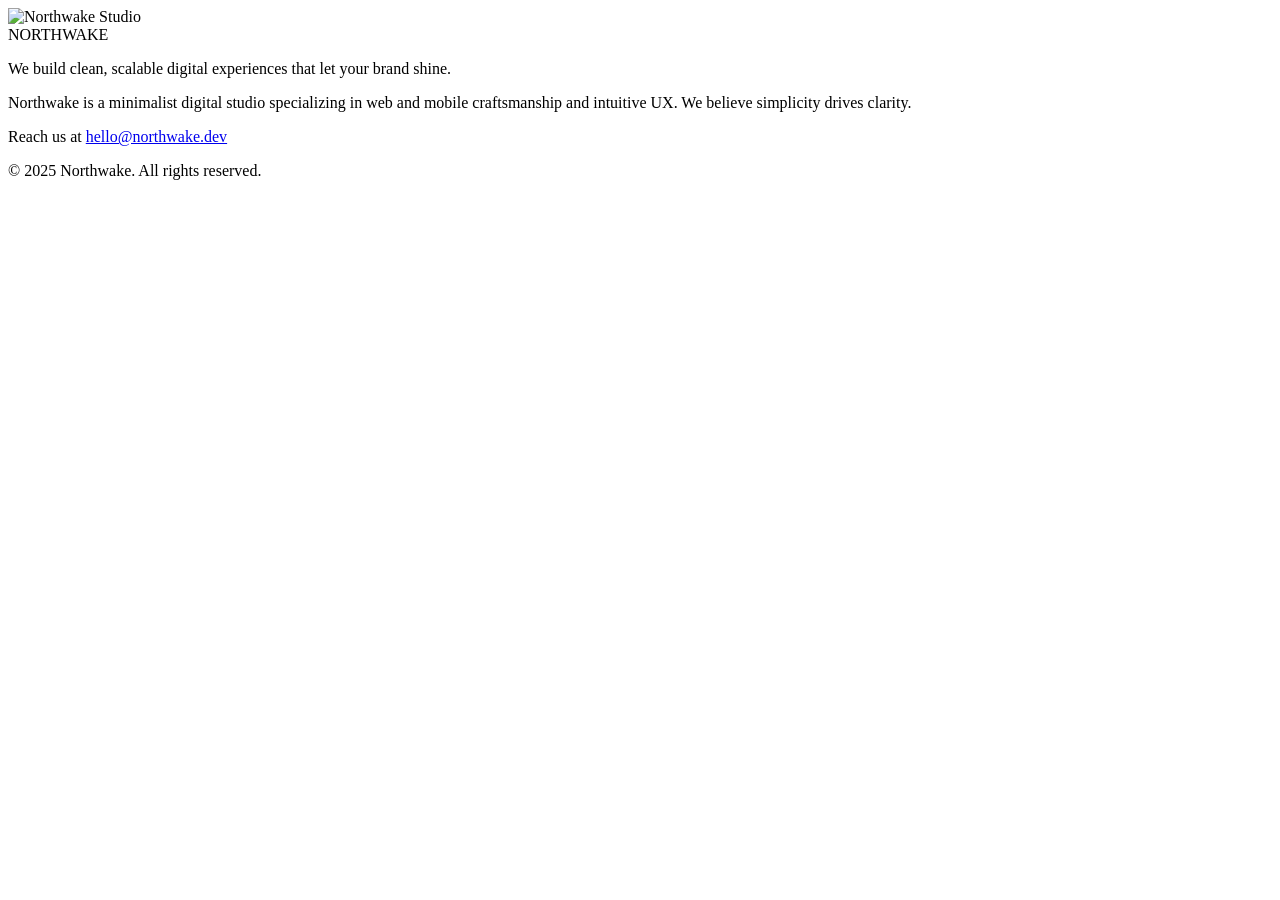
==== index.html @ 5684d986 "Replace analytics script with Umami tracking code" ====
<!DOCTYPE html>
<html lang="en">
<head>
  <meta charset="UTF-8">
  <meta name="viewport" content="width=device-width, initial-scale=1.0">
  <title>Northwake</title>
  <link href="https://fonts.googleapis.com/css2?family=Inter:wght@400;600;800&display=swap" rel="stylesheet">
  <link rel="icon" href="images/favicon.ico" />
  <link rel="stylesheet" href="styles.css">
  <script defer src="https://cloud.umami.is/script.js" data-website-id="8b91c13a-1741-4610-928e-348ed407c286"></script>
</head>
<body>
  <header>
    <img 
      src="images/hero.jpg" 
      loading="lazy" 
      decoding="async"
      alt="Northwake Studio" 
      class="hero-image"
    >
  </header>
  <main>
    <div class="logo">NORTHWAKE</div>
    <div class="content">
      <p>We build clean, scalable digital experiences that let your brand shine.</p>
      <p>Northwake is a minimalist digital studio specializing in web and mobile craftsmanship and intuitive UX. We believe simplicity drives clarity.</p>
     
      <p class="space-top">Reach us at <a href="mailto:hello@northwake.dev">hello@northwake.dev</a></p>
    </div>
    <div class="blob"></div>

  </main>
  <footer>&copy; 2025 Northwake. All rights reserved.</footer>
  <script data-goatcounter="https://northwake.goatcounter.com/count" async src="//gc.zgo.at/count.js"></script>
</body>
</html>
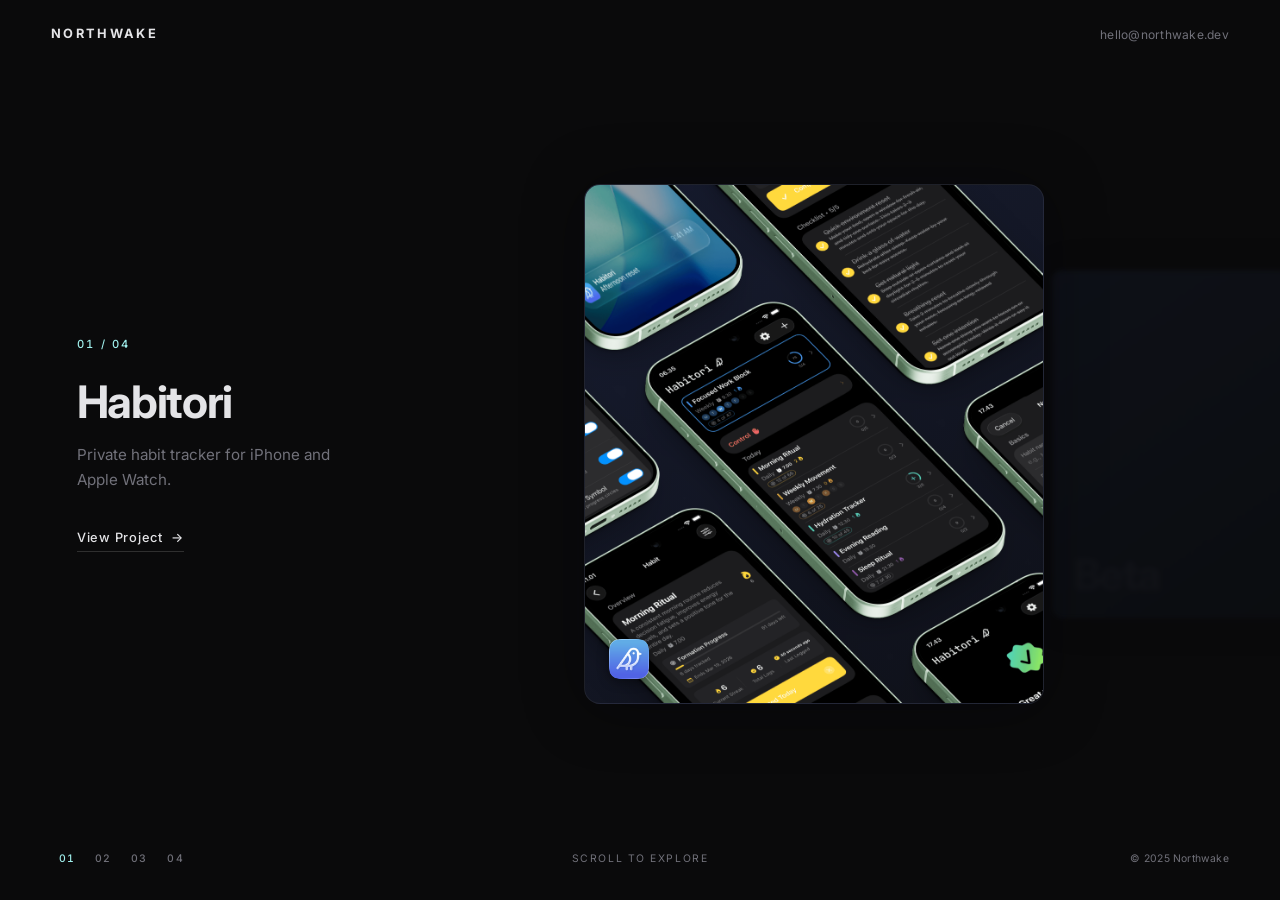
==== commit 2ca9298d: "Add KanaFlip landing page and update main site structure - Introduced a new landing page for KanaFli" ====
--- a/index.html
+++ b/index.html
@@ -3,34 +3,90 @@
 <head>
   <meta charset="UTF-8">
   <meta name="viewport" content="width=device-width, initial-scale=1.0">
-  <title>Northwake</title>
-  <link href="https://fonts.googleapis.com/css2?family=Inter:wght@400;600;800&display=swap" rel="stylesheet">
-  <link rel="icon" href="images/favicon.ico" />
+  <title>Northwake — Digital Studio</title>
+  <meta name="description" content="Northwake is a minimalist digital studio specializing in clean, scalable web and mobile experiences.">
+  <link rel="icon" href="images/favicon.ico">
+  <link href="https://fonts.googleapis.com/css2?family=Inter:wght@300;400;500;600;700;800&display=swap" rel="stylesheet">
   <link rel="stylesheet" href="styles.css">
   <script defer src="https://cloud.umami.is/script.js" data-website-id="8b91c13a-1741-4610-928e-348ed407c286"></script>
 </head>
 <body>
-  <header>
-    <img 
-      src="images/hero.jpg" 
-      loading="lazy" 
-      decoding="async"
-      alt="Northwake Studio" 
-      class="hero-image"
-    >
+
+  <a href="#main-content" class="skip-link">Skip to content</a>
+
+  <header class="topbar">
+    <span class="topbar__brand">NORTHWAKE</span>
+    <a href="mailto:hello@northwake.dev" class="topbar__contact">hello@northwake.dev</a>
   </header>
-  <main>
-    <div class="logo">NORTHWAKE</div>
-    <div class="content">
-      <p>We build clean, scalable digital experiences that let your brand shine.</p>
-      <p>Northwake is a minimalist digital studio specializing in web and mobile craftsmanship and intuitive UX. We believe simplicity drives clarity.</p>
-     
-      <p class="space-top">Reach us at <a href="mailto:hello@northwake.dev">hello@northwake.dev</a></p>
+
+  <main id="main-content" class="stage">
+
+    <div class="stage__info">
+      <p class="stage__counter" aria-live="polite">
+        <span class="stage__counter-current">01</span> / <span class="stage__counter-total">04</span>
+      </p>
+      <h1 class="stage__title">Habitori</h1>
+      <p class="stage__desc">Private habit tracker for iPhone and Apple Watch.</p>
+      <a href="https://habitori.app" class="stage__link" target="_blank" rel="noopener noreferrer">View Project <span aria-hidden="true">&rarr;</span></a>
     </div>
-    <div class="blob"></div>
+
+    <div class="carousel" role="region" aria-label="Project showcase" aria-roledescription="carousel">
+      <div class="carousel__viewport">
+
+        <article class="carousel__slide" data-index="0" data-hue="228" aria-current="true"
+                 data-title="Habitori"
+                 data-desc="Private habit tracker for iPhone and Apple Watch."
+                 data-href="https://habitori.app">
+          <div class="carousel__card carousel__card--has-image" style="--card-hue: 228;">
+            <img src="assets/habitori/hero.png" alt="Habitori app screens" class="carousel__card-image" loading="eager" decoding="async">
+            <img src="assets/habitori/habitkit-icon.png" alt="" class="carousel__card-icon" aria-hidden="true">
+          </div>
+        </article>
+
+        <article class="carousel__slide" data-index="1" data-hue="220"
+                 data-title="Project Beta"
+                 data-desc="Mobile-first product design with an emphasis on intuitive navigation."
+                 data-href="#">
+          <div class="carousel__card" style="--card-hue: 220;">
+            <span class="carousel__card-title" aria-hidden="true">Beta</span>
+          </div>
+        </article>
+
+        <article class="carousel__slide" data-index="2" data-hue="280"
+                 data-title="Project Gamma"
+                 data-desc="Brand identity and marketing site for an emerging fintech company."
+                 data-href="#">
+          <div class="carousel__card" style="--card-hue: 280;">
+            <span class="carousel__card-title" aria-hidden="true">Gamma</span>
+          </div>
+        </article>
+
+        <article class="carousel__slide" data-index="3" data-hue="30"
+                 data-title="Project Delta"
+                 data-desc="End-to-end development of a scalable internal tooling platform."
+                 data-href="#">
+          <div class="carousel__card" style="--card-hue: 30;">
+            <span class="carousel__card-title" aria-hidden="true">Delta</span>
+          </div>
+        </article>
+
+      </div>
+    </div>
 
   </main>
-  <footer>&copy; 2025 Northwake. All rights reserved.</footer>
+
+  <footer class="bottombar">
+    <nav class="bottombar__nav" aria-label="Project navigation">
+      <button class="bottombar__dot is-active" data-goto="0" aria-label="Go to Habitori">01</button>
+      <button class="bottombar__dot" data-goto="1" aria-label="Go to Project Beta">02</button>
+      <button class="bottombar__dot" data-goto="2" aria-label="Go to Project Gamma">03</button>
+      <button class="bottombar__dot" data-goto="3" aria-label="Go to Project Delta">04</button>
+    </nav>
+    <p class="bottombar__hint" aria-hidden="true">Scroll to explore</p>
+    <p class="bottombar__copy">&copy; 2025 Northwake</p>
+  </footer>
+
+  <script src="script.js"></script>
   <script data-goatcounter="https://northwake.goatcounter.com/count" async src="//gc.zgo.at/count.js"></script>
 </body>
 </html>
--- a/styles.css
+++ b/styles.css
@@ -0,0 +1,574 @@
+/* ================================================
+   NORTHWAKE — Single-Screen Portfolio
+   ================================================ */
+
+/* --- Design Tokens --- */
+:root {
+  --color-bg:           #0a0a0b;
+  --color-surface:      #111113;
+  --color-border:       rgba(255, 255, 255, 0.06);
+  --color-border-hover: rgba(160, 240, 237, 0.25);
+  --color-text:         #e4e4e7;
+  --color-text-muted:   #71717a;
+  --color-accent:       #a0f0ed;
+  --color-accent-dim:   rgba(160, 240, 237, 0.08);
+  --color-glow:         rgba(160, 240, 237, 0.15);
+
+  --font-sans: "Inter", -apple-system, BlinkMacSystemFont, "Segoe UI", Roboto, sans-serif;
+
+  --space-1:  0.25rem;
+  --space-2:  0.5rem;
+  --space-3:  1rem;
+  --space-4:  1.5rem;
+  --space-5:  2rem;
+  --space-6:  3rem;
+  --space-7:  4rem;
+  --space-8:  6rem;
+
+  --radius-sm: 6px;
+  --radius-md: 12px;
+  --radius-lg: 16px;
+
+  --ease-out-expo: cubic-bezier(0.16, 1, 0.3, 1);
+  --duration: 0.6s;
+}
+
+
+/* --- Reset --- */
+*, *::before, *::after {
+  margin: 0;
+  padding: 0;
+  box-sizing: border-box;
+}
+
+html {
+  -webkit-font-smoothing: antialiased;
+  -moz-osx-font-smoothing: grayscale;
+}
+
+body {
+  font-family: var(--font-sans);
+  font-size: 1rem;
+  line-height: 1.6;
+  color: var(--color-text);
+  background: var(--color-bg);
+  overflow: hidden;
+  height: 100dvh;
+  width: 100vw;
+  display: flex;
+  flex-direction: column;
+}
+
+::selection {
+  background: var(--color-accent);
+  color: var(--color-bg);
+}
+
+img, svg {
+  display: block;
+  max-width: 100%;
+}
+
+a { color: inherit; text-decoration: none; }
+button { font: inherit; border: none; background: none; cursor: pointer; color: inherit; }
+
+
+/* --- Skip Link --- */
+.skip-link {
+  position: absolute;
+  top: -100%;
+  left: var(--space-3);
+  background: var(--color-accent);
+  color: var(--color-bg);
+  padding: var(--space-2) var(--space-3);
+  border-radius: var(--radius-sm);
+  font-weight: 600;
+  font-size: 0.875rem;
+  z-index: 1000;
+  transition: top 0.2s ease;
+}
+.skip-link:focus {
+  top: var(--space-3);
+}
+
+
+/* ================================================
+   TOP BAR
+   ================================================ */
+.topbar {
+  display: flex;
+  align-items: center;
+  justify-content: space-between;
+  padding: var(--space-4) clamp(var(--space-4), 4vw, var(--space-8));
+  flex-shrink: 0;
+  position: relative;
+  z-index: 10;
+}
+
+.topbar__brand {
+  font-size: 0.8rem;
+  font-weight: 700;
+  letter-spacing: 0.18em;
+  color: var(--color-text);
+}
+
+.topbar__contact {
+  font-size: 0.75rem;
+  font-weight: 400;
+  color: var(--color-text-muted);
+  letter-spacing: 0.02em;
+  transition: color 0.3s ease;
+}
+.topbar__contact:hover {
+  color: var(--color-accent);
+}
+.topbar__contact:focus-visible {
+  outline: 2px solid var(--color-accent);
+  outline-offset: 3px;
+}
+
+
+/* ================================================
+   MAIN STAGE
+   ================================================ */
+.stage {
+  flex: 1;
+  display: grid;
+  grid-template-columns: minmax(280px, 0.38fr) 1fr;
+  align-items: center;
+  gap: var(--space-5);
+  padding: 0 clamp(var(--space-4), 4vw, var(--space-8));
+  min-height: 0;
+  position: relative;
+  overflow: hidden;
+}
+
+
+/* ================================================
+   INFO PANEL
+   ================================================ */
+.stage__info {
+  z-index: 5;
+  padding-left: clamp(0px, 2vw, 40px);
+  max-width: 420px;
+}
+
+.stage__counter {
+  font-size: 0.7rem;
+  font-weight: 500;
+  letter-spacing: 0.2em;
+  text-transform: uppercase;
+  color: var(--color-accent);
+  margin-bottom: var(--space-4);
+  font-variant-numeric: tabular-nums;
+}
+
+.stage__title {
+  font-size: clamp(1.75rem, 3.5vw, 3rem);
+  font-weight: 700;
+  letter-spacing: -0.03em;
+  line-height: 1.1;
+  color: var(--color-text);
+  margin-bottom: var(--space-3);
+}
+
+.stage__desc {
+  font-size: clamp(0.85rem, 1.2vw, 0.95rem);
+  color: var(--color-text-muted);
+  line-height: 1.6;
+  margin-bottom: var(--space-5);
+  max-width: 340px;
+}
+
+.stage__link {
+  display: inline-flex;
+  align-items: center;
+  gap: var(--space-2);
+  font-size: 0.8rem;
+  font-weight: 500;
+  letter-spacing: 0.06em;
+  color: var(--color-text);
+  padding-bottom: 2px;
+  border-bottom: 1px solid rgba(255, 255, 255, 0.15);
+  transition: color 0.3s ease, border-color 0.3s ease;
+}
+.stage__link:hover {
+  color: var(--color-accent);
+  border-bottom-color: var(--color-accent);
+}
+.stage__link:focus-visible {
+  outline: 2px solid var(--color-accent);
+  outline-offset: 3px;
+}
+
+/* Info panel crossfade */
+.stage__title,
+.stage__desc,
+.stage__link,
+.stage__counter {
+  transition: opacity var(--duration) var(--ease-out-expo),
+              transform var(--duration) var(--ease-out-expo);
+}
+
+.stage__info.is-transitioning .stage__counter {
+  opacity: 0;
+  transform: translateY(8px);
+}
+.stage__info.is-transitioning .stage__title {
+  opacity: 0;
+  transform: translateY(10px);
+  transition-delay: 0.03s;
+}
+.stage__info.is-transitioning .stage__desc {
+  opacity: 0;
+  transform: translateY(10px);
+  transition-delay: 0.06s;
+}
+.stage__info.is-transitioning .stage__link {
+  opacity: 0;
+  transform: translateY(10px);
+  transition-delay: 0.09s;
+}
+
+
+/* ================================================
+   CAROUSEL
+   ================================================ */
+.carousel {
+  position: relative;
+  width: 100%;
+  height: 100%;
+  display: flex;
+  align-items: center;
+  justify-content: center;
+}
+
+.carousel__viewport {
+  position: relative;
+  width: 100%;
+  height: 70%;
+  max-height: 520px;
+  perspective: 1200px;
+}
+
+.carousel__slide {
+  position: absolute;
+  inset: 0;
+  display: flex;
+  align-items: center;
+  justify-content: center;
+  transition: transform var(--duration) var(--ease-out-expo),
+              opacity var(--duration) var(--ease-out-expo),
+              filter var(--duration) var(--ease-out-expo);
+  will-change: transform, opacity, filter;
+  pointer-events: none;
+  opacity: 0;
+}
+
+.carousel__slide[aria-current="true"] {
+  pointer-events: auto;
+  z-index: 3;
+  opacity: 1;
+}
+
+.carousel__card {
+  width: clamp(260px, 36vw, 480px);
+  height: 100%;
+  border-radius: var(--radius-lg);
+  cursor: pointer;
+  background: linear-gradient(
+    145deg,
+    hsl(var(--card-hue, 174) 35% 14%) 0%,
+    hsl(var(--card-hue, 174) 25% 8%) 100%
+  );
+  border: 1px solid var(--color-border);
+  overflow: hidden;
+  position: relative;
+  display: flex;
+  align-items: flex-end;
+  padding: var(--space-5);
+  box-shadow:
+    0 4px 60px rgba(0, 0, 0, 0.4),
+    0 0 80px hsla(var(--card-hue, 174), 40%, 50%, 0.04);
+  transition: border-color 0.4s ease, box-shadow 0.4s ease;
+}
+
+.carousel__slide[aria-current="true"] .carousel__card:hover {
+  border-color: var(--color-border-hover);
+  box-shadow:
+    0 8px 80px rgba(0, 0, 0, 0.5),
+    0 0 100px hsla(var(--card-hue, 174), 40%, 50%, 0.08);
+}
+
+.carousel__card-title {
+  font-size: clamp(2.5rem, 5vw, 5rem);
+  font-weight: 800;
+  letter-spacing: -0.04em;
+  line-height: 1;
+  color: rgba(255, 255, 255, 0.06);
+  user-select: none;
+}
+
+/* Card with hero image */
+.carousel__card--has-image {
+  padding: 0;
+  align-items: stretch;
+}
+
+.carousel__card-image {
+  position: absolute;
+  inset: 0;
+  width: 100%;
+  height: 100%;
+  object-fit: cover;
+  object-position: center 30%;
+}
+
+.carousel__card-icon {
+  position: absolute;
+  bottom: var(--space-4);
+  left: var(--space-4);
+  width: 40px;
+  height: 40px;
+  border-radius: 10px;
+  box-shadow: 0 2px 12px rgba(0, 0, 0, 0.4);
+  z-index: 1;
+}
+
+/* Ambient glow behind active card */
+.carousel__slide[aria-current="true"] .carousel__card::before {
+  content: "";
+  position: absolute;
+  inset: -40%;
+  background: radial-gradient(
+    ellipse at center,
+    hsla(var(--card-hue, 174), 50%, 40%, 0.08) 0%,
+    transparent 70%
+  );
+  pointer-events: none;
+  z-index: -1;
+  animation: glowPulse 8s ease-in-out infinite;
+}
+
+
+/* ================================================
+   BOTTOM BAR
+   ================================================ */
+.bottombar {
+  display: flex;
+  align-items: center;
+  justify-content: space-between;
+  padding: var(--space-4) clamp(var(--space-4), 4vw, var(--space-8));
+  flex-shrink: 0;
+  position: relative;
+  z-index: 10;
+}
+
+.bottombar__nav {
+  display: flex;
+  gap: var(--space-1);
+}
+
+.bottombar__dot {
+  font-size: 0.65rem;
+  font-weight: 500;
+  letter-spacing: 0.1em;
+  color: var(--color-text-muted);
+  padding: var(--space-2) var(--space-2);
+  border-radius: var(--radius-sm);
+  transition: color 0.3s ease, background 0.3s ease;
+  font-variant-numeric: tabular-nums;
+}
+.bottombar__dot:hover {
+  color: var(--color-text);
+  background: rgba(255, 255, 255, 0.04);
+}
+.bottombar__dot.is-active {
+  color: var(--color-accent);
+}
+.bottombar__dot:focus-visible {
+  outline: 2px solid var(--color-accent);
+  outline-offset: 2px;
+}
+
+.bottombar__hint {
+  font-size: 0.65rem;
+  font-weight: 400;
+  letter-spacing: 0.15em;
+  text-transform: uppercase;
+  color: var(--color-text-muted);
+  transition: opacity 0.6s ease;
+  position: absolute;
+  left: 50%;
+  transform: translateX(-50%);
+}
+.bottombar__hint.is-hidden {
+  opacity: 0;
+  pointer-events: none;
+}
+
+.bottombar__copy {
+  font-size: 0.65rem;
+  color: var(--color-text-muted);
+  letter-spacing: 0.02em;
+}
+
+
+/* ================================================
+   KEYFRAMES
+   ================================================ */
+@keyframes glowPulse {
+  0%, 100% { opacity: 0.6; }
+  50% { opacity: 1; }
+}
+
+
+/* ================================================
+   REDUCED MOTION
+   ================================================ */
+@media (prefers-reduced-motion: reduce) {
+  *, *::before, *::after {
+    animation-duration: 0.01ms !important;
+    animation-iteration-count: 1 !important;
+    transition-duration: 0.01ms !important;
+  }
+
+  .carousel__slide {
+    transition: none;
+  }
+
+  .stage__title,
+  .stage__desc,
+  .stage__link,
+  .stage__counter {
+    transition: none;
+  }
+
+  .carousel__card::before {
+    animation: none;
+  }
+}
+
+
+/* ================================================
+   RESPONSIVE — TABLET
+   ================================================ */
+@media (max-width: 1024px) {
+  .stage {
+    grid-template-columns: 1fr;
+    grid-template-rows: auto 1fr;
+    align-items: start;
+    padding-top: var(--space-4);
+    gap: var(--space-3);
+  }
+
+  .stage__info {
+    padding-left: 0;
+    max-width: 100%;
+    text-align: center;
+  }
+
+  .stage__desc {
+    max-width: 100%;
+    margin-left: auto;
+    margin-right: auto;
+  }
+
+  .carousel__viewport {
+    max-height: 400px;
+    height: 55%;
+  }
+
+  .carousel__card {
+    width: clamp(220px, 50vw, 380px);
+  }
+}
+
+
+/* ================================================
+   RESPONSIVE — MOBILE
+   ================================================ */
+@media (max-width: 768px) {
+  .topbar {
+    padding: var(--space-3) var(--space-4);
+  }
+
+  .topbar__contact {
+    display: none;
+  }
+
+  .stage {
+    padding: 0 var(--space-3);
+    padding-top: var(--space-2);
+    gap: var(--space-2);
+  }
+
+  .stage__info {
+    text-align: center;
+  }
+
+  .stage__counter {
+    margin-bottom: var(--space-2);
+  }
+
+  .stage__title {
+    font-size: clamp(1.4rem, 6vw, 2rem);
+    margin-bottom: var(--space-2);
+  }
+
+  .stage__desc {
+    font-size: 0.8rem;
+    margin-bottom: var(--space-3);
+    max-width: 320px;
+  }
+
+  .stage__link {
+    font-size: 0.75rem;
+  }
+
+  .carousel__viewport {
+    height: 100%;
+    max-height: 340px;
+    perspective: 800px;
+  }
+
+  .carousel__card {
+    width: clamp(200px, 65vw, 300px);
+  }
+
+  .carousel__card-title {
+    font-size: clamp(2rem, 10vw, 3.5rem);
+  }
+
+  .bottombar {
+    padding: var(--space-3) var(--space-4);
+  }
+
+  .bottombar__hint {
+    display: none;
+  }
+
+  .bottombar__copy {
+    display: none;
+  }
+
+  .bottombar__nav {
+    width: 100%;
+    justify-content: center;
+  }
+
+  .bottombar__dot {
+    padding: var(--space-2) var(--space-3);
+    font-size: 0.7rem;
+  }
+}
+
+@media (max-width: 480px) {
+  .carousel__card {
+    width: clamp(180px, 70vw, 280px);
+  }
+
+  .carousel__viewport {
+    max-height: 280px;
+  }
+}
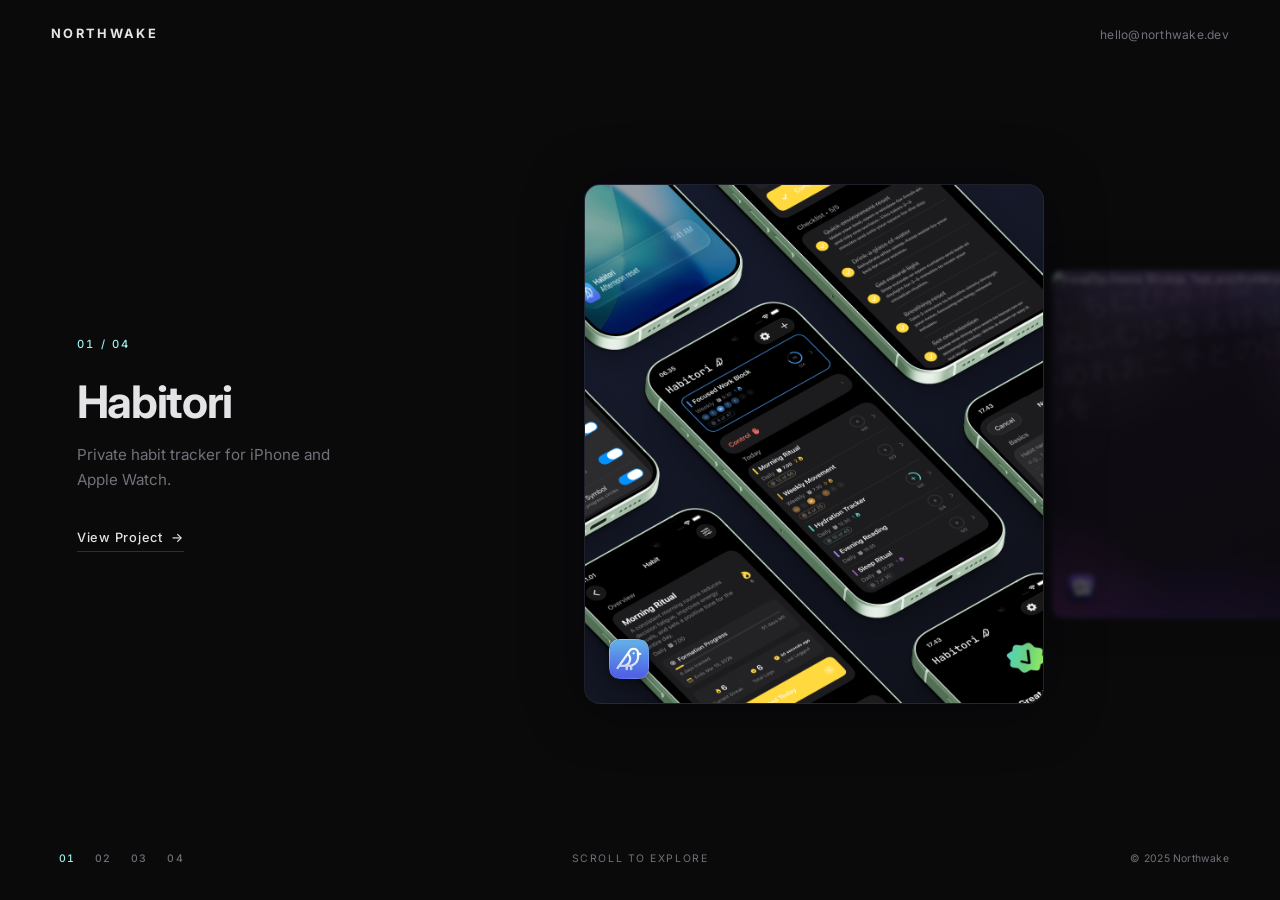
==== commit 895ef8e8: "Refactor project carousel and enhance KanaFlip integration - Updated the main site carousel to featu" ====
--- a/index.html
+++ b/index.html
@@ -15,7 +15,7 @@
   <a href="#main-content" class="skip-link">Skip to content</a>
 
   <header class="topbar">
-    <span class="topbar__brand">NORTHWAKE</span>
+    <a href="index.html" class="topbar__brand">NORTHWAKE</a>
     <a href="mailto:hello@northwake.dev" class="topbar__contact">hello@northwake.dev</a>
   </header>
 
@@ -43,21 +43,24 @@
           </div>
         </article>
 
-        <article class="carousel__slide" data-index="1" data-hue="220"
-                 data-title="Project Beta"
-                 data-desc="Mobile-first product design with an emphasis on intuitive navigation."
-                 data-href="#">
-          <div class="carousel__card" style="--card-hue: 220;">
-            <span class="carousel__card-title" aria-hidden="true">Beta</span>
+        <article class="carousel__slide" data-index="1" data-hue="258"
+                 data-title="KanaFlip"
+                 data-desc="Learn hiragana and katakana on iPhone—flashcards, quizzes, spaced repetition, widget, and reminders."
+                 data-href="kanaflip/index.html">
+          <div class="carousel__card carousel__card--has-image carousel__card--image-contain carousel__card--kanaflip" style="--card-hue: 258;">
+            <div class="kanaflip-card__wash" aria-hidden="true">あかさたなはまやらわいきしちにひみりゐうくすつぬふむゆるえけせてねへめれおこそとのほもよろを</div>
+            <img src="assets/kanaflip/kanaflip-mockups.png" alt="KanaFlip: Home, Browse, Test, and Profile screens" class="carousel__card-image" loading="lazy" decoding="async">
+            <img src="assets/kanaflip/app-icon-128.png" alt="" class="carousel__card-icon" aria-hidden="true">
           </div>
         </article>
 
-        <article class="carousel__slide" data-index="2" data-hue="280"
-                 data-title="Project Gamma"
-                 data-desc="Brand identity and marketing site for an emerging fintech company."
-                 data-href="#">
-          <div class="carousel__card" style="--card-hue: 280;">
-            <span class="carousel__card-title" aria-hidden="true">Gamma</span>
+        <article class="carousel__slide" data-index="2" data-hue="145"
+                 data-title="Monthfold"
+                 data-desc="A digital planner built for people who think in months, not tasks."
+                 data-href="#"
+                 data-link-label="Coming Soon">
+          <div class="carousel__card carousel__card--has-image carousel__card--coming-soon" style="--card-hue: 145;">
+            <img src="assets/monthfold/monthfold.png" alt="Monthfold digital planner" class="carousel__card-image" loading="lazy" decoding="async">
           </div>
         </article>
 
@@ -78,8 +81,8 @@
   <footer class="bottombar">
     <nav class="bottombar__nav" aria-label="Project navigation">
       <button class="bottombar__dot is-active" data-goto="0" aria-label="Go to Habitori">01</button>
-      <button class="bottombar__dot" data-goto="1" aria-label="Go to Project Beta">02</button>
-      <button class="bottombar__dot" data-goto="2" aria-label="Go to Project Gamma">03</button>
+      <button class="bottombar__dot" data-goto="1" aria-label="Go to KanaFlip">02</button>
+      <button class="bottombar__dot" data-goto="2" aria-label="Go to Monthfold">03</button>
       <button class="bottombar__dot" data-goto="3" aria-label="Go to Project Delta">04</button>
     </nav>
     <p class="bottombar__hint" aria-hidden="true">Scroll to explore</p>
--- a/styles.css
+++ b/styles.css
@@ -110,6 +110,15 @@
   font-weight: 700;
   letter-spacing: 0.18em;
   color: var(--color-text);
+  text-decoration: none;
+  transition: color 0.3s ease;
+}
+.topbar__brand:hover {
+  color: var(--color-accent);
+}
+.topbar__brand:focus-visible {
+  outline: 2px solid var(--color-accent);
+  outline-offset: 3px;
 }
 
 .topbar__contact {
@@ -324,6 +333,98 @@
   object-position: center 30%;
 }
 
+/* Wide / panoramic previews — show full asset without side crop */
+.carousel__card--image-contain .carousel__card-image {
+  object-fit: contain;
+  object-position: center center;
+}
+
+/* KanaFlip — vivid violet card */
+.carousel__card--kanaflip {
+  --kf-h: 262;
+  background:
+    radial-gradient(ellipse 130% 55% at 50% -8%,  hsla(var(--kf-h) 80% 72% / 0.55) 0%, transparent 50%),
+    radial-gradient(ellipse 90%  70% at -5% 105%, hsla(290 75% 60% / 0.40) 0%, transparent 52%),
+    radial-gradient(ellipse 70%  60% at 108% 95%, hsla(318 70% 62% / 0.32) 0%, transparent 50%),
+    radial-gradient(ellipse 60%  40% at 80%   5%, hsla(210 80% 70% / 0.18) 0%, transparent 45%),
+    linear-gradient(
+      158deg,
+      hsl(var(--kf-h) 38% 14%) 0%,
+      hsl(270 34% 10%) 50%,
+      hsl(280 28%  7%) 100%
+    );
+  border-color: hsla(var(--kf-h) 60% 70% / 0.18);
+}
+
+/* Diagonal stripe + glow overlays */
+.carousel__card--kanaflip::after {
+  content: "";
+  position: absolute;
+  inset: 0;
+  border-radius: inherit;
+  z-index: 1;
+  pointer-events: none;
+  background:
+    radial-gradient(ellipse 100% 50% at 50% 110%, hsla(var(--kf-h) 65% 42% / 0.5) 0%, transparent 60%),
+    radial-gradient(circle at 15% 15%, hsla(0, 0%, 100%, 0.10) 0%, transparent 30%),
+    radial-gradient(circle at 90% 28%, hsla(300 70% 75% / 0.12) 0%, transparent 25%),
+    repeating-linear-gradient(
+      -32deg,
+      transparent 0,
+      transparent 18px,
+      hsla(0, 0%, 100%, 0.025) 18px,
+      hsla(0, 0%, 100%, 0.025) 19px
+    );
+}
+
+/* Kana character wash */
+.kanaflip-card__wash {
+  position: absolute;
+  inset: 0;
+  z-index: 0;
+  pointer-events: none;
+  overflow: hidden;
+  display: flex;
+  flex-wrap: wrap;
+  align-content: flex-start;
+  padding: var(--space-3);
+  gap: 0.1em;
+  font-family: "Noto Sans JP", "Hiragino Sans", "Yu Gothic", sans-serif;
+  font-size: clamp(1.6rem, 3.8vw, 2.2rem);
+  font-weight: 700;
+  line-height: 1.2;
+  letter-spacing: 0.06em;
+  color: hsla(var(--kf-h) 70% 90% / 0.13);
+  transform: rotate(-8deg) scale(1.14) translateY(-4%);
+  transform-origin: center;
+  user-select: none;
+  transition: color 0.5s ease;
+}
+
+.carousel__slide[aria-current="true"] .carousel__card--kanaflip:hover .kanaflip-card__wash {
+  color: hsla(var(--kf-h) 70% 90% / 0.20);
+}
+
+@media (prefers-reduced-motion: no-preference) {
+  .kanaflip-card__wash {
+    animation: kanaCardDrift 22s ease-in-out infinite alternate;
+  }
+}
+
+@keyframes kanaCardDrift {
+  from { transform: rotate(-8deg) scale(1.14) translateY(-4%); }
+  to   { transform: rotate(-7deg) scale(1.16) translateY(-7%); }
+}
+
+.carousel__card--kanaflip .carousel__card-image {
+  z-index: 2;
+}
+
+.carousel__card--kanaflip .carousel__card-icon {
+  z-index: 3;
+}
+
+
 .carousel__card-icon {
   position: absolute;
   bottom: var(--space-4);
@@ -333,6 +434,34 @@
   border-radius: 10px;
   box-shadow: 0 2px 12px rgba(0, 0, 0, 0.4);
   z-index: 1;
+}
+
+/* Coming soon badge */
+.carousel__card--coming-soon::after {
+  content: "Coming Soon";
+  position: absolute;
+  top: var(--space-4);
+  right: var(--space-4);
+  font-size: 0.6rem;
+  font-weight: 600;
+  letter-spacing: 0.14em;
+  text-transform: uppercase;
+  color: var(--color-bg);
+  background: var(--color-accent);
+  padding: 4px 10px;
+  border-radius: 999px;
+  z-index: 2;
+  pointer-events: none;
+}
+
+/* Coming soon link state */
+.stage__link--coming-soon {
+  color: var(--color-text-muted);
+  border-bottom-color: rgba(255, 255, 255, 0.08);
+  pointer-events: none;
+  cursor: default;
+  letter-spacing: 0.1em;
+  font-size: 0.75rem;
 }
 
 /* Ambient glow behind active card */
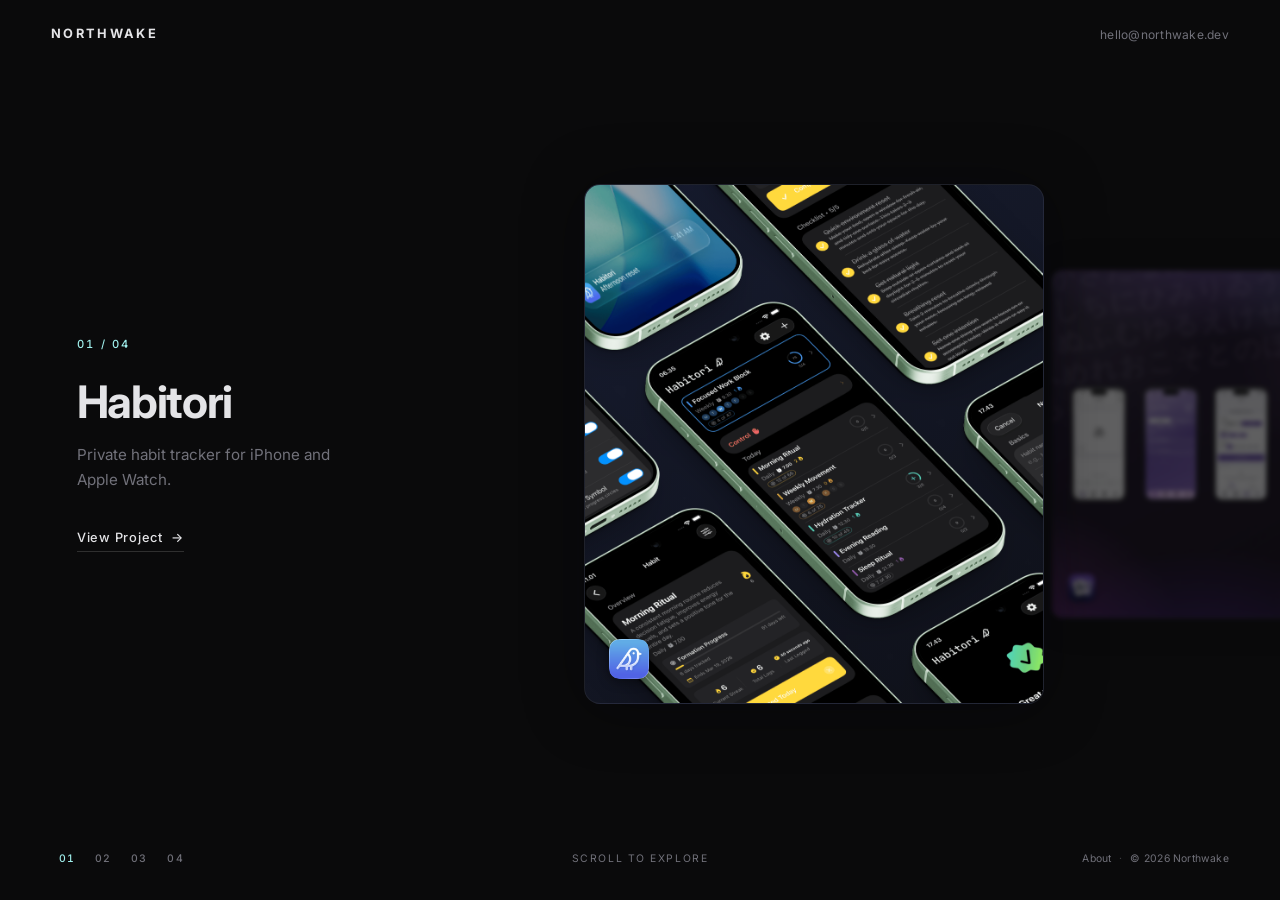
==== commit a644f2bb: "Update KanaFlip assets and enhance footer with About dialog - Replaced the KanaFlip mockup image in " ====
--- a/index.html
+++ b/index.html
@@ -49,27 +49,26 @@
                  data-href="kanaflip/index.html">
           <div class="carousel__card carousel__card--has-image carousel__card--image-contain carousel__card--kanaflip" style="--card-hue: 258;">
             <div class="kanaflip-card__wash" aria-hidden="true">あかさたなはまやらわいきしちにひみりゐうくすつぬふむゆるえけせてねへめれおこそとのほもよろを</div>
-            <img src="assets/kanaflip/kanaflip-mockups.png" alt="KanaFlip: Home, Browse, Test, and Profile screens" class="carousel__card-image" loading="lazy" decoding="async">
+            <img src="assets/kanaflip/Kana-phones.png" alt="KanaFlip: Hiragana flashcard, Home, Test, and Profile screens" class="carousel__card-image" loading="lazy" decoding="async">
             <img src="assets/kanaflip/app-icon-128.png" alt="" class="carousel__card-icon" aria-hidden="true">
           </div>
         </article>
 
         <article class="carousel__slide" data-index="2" data-hue="145"
                  data-title="Monthfold"
-                 data-desc="A digital planner built for people who think in months, not tasks."
-                 data-href="#"
-                 data-link-label="Coming Soon">
+                 data-desc="See your year at a glance — months side by side, every day visible at once."
+                 data-href="monthfold/index.html">
           <div class="carousel__card carousel__card--has-image carousel__card--coming-soon" style="--card-hue: 145;">
-            <img src="assets/monthfold/monthfold.png" alt="Monthfold digital planner" class="carousel__card-image" loading="lazy" decoding="async">
+            <img src="assets/monthfold/monthfold.png" alt="Monthfold multi-month calendar planner" class="carousel__card-image" loading="lazy" decoding="async">
           </div>
         </article>
 
-        <article class="carousel__slide" data-index="3" data-hue="30"
-                 data-title="Project Delta"
-                 data-desc="End-to-end development of a scalable internal tooling platform."
-                 data-href="#">
-          <div class="carousel__card" style="--card-hue: 30;">
-            <span class="carousel__card-title" aria-hidden="true">Delta</span>
+        <article class="carousel__slide" data-index="3" data-hue="250"
+                 data-title="Zappsum"
+                 data-desc="Mental math training for iOS — Speed Match battles, spaced repetition drills, and timed tests."
+                 data-href="zappsum/index.html">
+          <div class="carousel__card carousel__card--zappsum carousel__card--coming-soon" style="--card-hue: 250;">
+            <img src="assets/zappsum/zappsum-icon.png" alt="" class="zappsum-card__app-icon" aria-hidden="true" decoding="async">
           </div>
         </article>
 
@@ -83,11 +82,29 @@
       <button class="bottombar__dot is-active" data-goto="0" aria-label="Go to Habitori">01</button>
       <button class="bottombar__dot" data-goto="1" aria-label="Go to KanaFlip">02</button>
       <button class="bottombar__dot" data-goto="2" aria-label="Go to Monthfold">03</button>
-      <button class="bottombar__dot" data-goto="3" aria-label="Go to Project Delta">04</button>
+      <button class="bottombar__dot" data-goto="3" aria-label="Go to Zappsum">04</button>
     </nav>
     <p class="bottombar__hint" aria-hidden="true">Scroll to explore</p>
-    <p class="bottombar__copy">&copy; 2025 Northwake</p>
+    <div class="bottombar__meta">
+      <button type="button" class="bottombar__about" aria-haspopup="dialog" aria-controls="about-dialog">About</button>
+      <span class="bottombar__sep" aria-hidden="true">&middot;</span>
+      <p class="bottombar__copy">&copy; 2026 Northwake</p>
+    </div>
   </footer>
+
+  <dialog id="about-dialog" class="about-dialog" aria-labelledby="about-title">
+    <button type="button" class="about-dialog__close" aria-label="Close" data-close>&times;</button>
+    <div class="about-dialog__inner">
+      <p class="about-dialog__eyebrow">Northwake</p>
+      <h2 id="about-title" class="about-dialog__title">
+        Independent software,<br>made with care.
+        <span class="about-dialog__rule" aria-hidden="true"></span>
+      </h2>
+      <p class="about-dialog__body">
+        Northwake is a small studio making calm, useful software. Tools that respect your time, protect your privacy, and stay honest by design.
+      </p>
+    </div>
+  </dialog>
 
   <script src="script.js"></script>
   <script data-goatcounter="https://northwake.goatcounter.com/count" async src="//gc.zgo.at/count.js"></script>
--- a/styles.css
+++ b/styles.css
@@ -418,10 +418,53 @@
 
 .carousel__card--kanaflip .carousel__card-image {
   z-index: 2;
+  padding: clamp(1rem, 4%, 2.5rem) clamp(1.5rem, 6%, 4rem);
 }
 
 .carousel__card--kanaflip .carousel__card-icon {
   z-index: 3;
+}
+
+
+/* Zappsum — centered icon card */
+.carousel__card--zappsum {
+  background:
+    radial-gradient(ellipse 80% 55% at 50% 62%, hsla(44 90% 52% / 0.18) 0%, transparent 55%),
+    radial-gradient(ellipse 100% 70% at 50% -5%, hsla(252 70% 60% / 0.45) 0%, transparent 52%),
+    radial-gradient(ellipse 60% 50% at 0%  100%, hsla(270 65% 48% / 0.28) 0%, transparent 52%),
+    radial-gradient(ellipse 50% 45% at 100% 95%, hsla(240 60% 45% / 0.20) 0%, transparent 50%),
+    linear-gradient(165deg, hsl(252 38% 13%) 0%, hsl(258 28% 8%) 60%, hsl(245 24% 6%) 100%);
+  border-color: hsla(252 55% 65% / 0.22);
+  align-items: center;
+  justify-content: center;
+}
+
+/* Centered app icon — large, prominent */
+.zappsum-card__app-icon {
+  position: absolute;
+  inset: 0;
+  margin: auto;
+  width: min(58%, 200px);
+  height: auto;
+  display: block;
+  border-radius: 22.5%;
+  box-shadow:
+    0 0 0 1px hsla(252 60% 80% / 0.15),
+    0 12px 48px rgba(0, 0, 0, 0.65),
+    0 0 60px hsla(252 60% 55% / 0.35),
+    0 4px 80px hsla(44 90% 55% / 0.20);
+  z-index: 2;
+}
+
+@media (prefers-reduced-motion: no-preference) {
+  .zappsum-card__app-icon {
+    animation: zsIconCardFloat 7s ease-in-out infinite;
+  }
+}
+
+@keyframes zsIconCardFloat {
+  0%, 100% { transform: translateY(0); }
+  50%       { transform: translateY(-7px); }
 }
 
 
@@ -542,6 +585,162 @@
   letter-spacing: 0.02em;
 }
 
+.bottombar__meta {
+  display: flex;
+  align-items: center;
+  gap: var(--space-2);
+}
+
+.bottombar__about {
+  font-size: 0.65rem;
+  letter-spacing: 0.02em;
+  color: var(--color-text-muted);
+  padding: 0;
+  transition: color 0.3s ease;
+}
+.bottombar__about:hover {
+  color: var(--color-text);
+}
+.bottombar__about:focus-visible {
+  outline: 2px solid var(--color-accent);
+  outline-offset: 3px;
+  border-radius: 2px;
+}
+
+.bottombar__sep {
+  font-size: 0.65rem;
+  color: var(--color-text-muted);
+  opacity: 0.5;
+  user-select: none;
+}
+
+
+/* ================================================
+   ABOUT DIALOG
+   ================================================ */
+.about-dialog {
+  position: fixed;
+  inset: 0;
+  margin: auto;
+  border: 1px solid var(--color-border);
+  background: var(--color-surface);
+  color: var(--color-text);
+  border-radius: var(--radius-lg);
+  padding: 0;
+  max-width: 460px;
+  width: calc(100% - var(--space-5));
+  height: fit-content;
+  max-height: calc(100dvh - var(--space-5));
+  box-shadow:
+    0 20px 80px rgba(0, 0, 0, 0.6),
+    0 0 120px var(--color-glow);
+  opacity: 0;
+  transform: translateY(8px) scale(0.98);
+  transition: opacity 0.4s var(--ease-out-expo),
+              transform 0.4s var(--ease-out-expo),
+              overlay 0.4s var(--ease-out-expo) allow-discrete,
+              display 0.4s var(--ease-out-expo) allow-discrete;
+}
+.about-dialog[open] {
+  opacity: 1;
+  transform: translateY(0) scale(1);
+}
+@starting-style {
+  .about-dialog[open] {
+    opacity: 0;
+    transform: translateY(8px) scale(0.98);
+  }
+}
+
+.about-dialog::backdrop {
+  background:
+    radial-gradient(ellipse 60% 45% at 50% 50%, var(--color-glow) 0%, transparent 65%),
+    rgba(5, 5, 8, 0.55);
+  backdrop-filter: blur(6px);
+  -webkit-backdrop-filter: blur(6px);
+  opacity: 0;
+  transition: opacity 0.4s var(--ease-out-expo),
+              overlay 0.4s var(--ease-out-expo) allow-discrete,
+              display 0.4s var(--ease-out-expo) allow-discrete;
+}
+.about-dialog[open]::backdrop {
+  opacity: 1;
+}
+@starting-style {
+  .about-dialog[open]::backdrop {
+    opacity: 0;
+  }
+}
+
+.about-dialog__inner {
+  padding: clamp(var(--space-5), 5vw, var(--space-6));
+}
+
+.about-dialog__close {
+  position: absolute;
+  top: var(--space-4);
+  right: var(--space-4);
+  font-size: 1.4rem;
+  line-height: 1;
+  color: var(--color-text-muted);
+  transition: color 0.3s ease;
+}
+.about-dialog__close:hover,
+.about-dialog__close:focus-visible {
+  color: var(--color-text);
+  outline: none;
+}
+
+.about-dialog__eyebrow {
+  font-size: 0.7rem;
+  font-weight: 500;
+  letter-spacing: 0.2em;
+  text-transform: uppercase;
+  color: var(--color-accent);
+  margin-bottom: var(--space-3);
+}
+
+.about-dialog__title {
+  position: relative;
+  font-size: clamp(1.4rem, 2.6vw, 1.75rem);
+  font-weight: 600;
+  letter-spacing: -0.02em;
+  line-height: 1.2;
+  color: var(--color-text);
+  padding-bottom: var(--space-3);
+  margin-bottom: var(--space-4);
+}
+
+.about-dialog__rule {
+  display: block;
+  position: absolute;
+  left: 0;
+  bottom: 0;
+  height: 1px;
+  width: 48px;
+  background: var(--color-accent);
+  transform-origin: left center;
+  transform: scaleX(0);
+  opacity: 0;
+}
+
+.about-dialog[open] .about-dialog__rule {
+  animation: aboutRuleDraw 0.6s var(--ease-out-expo) 0.18s forwards;
+}
+
+@keyframes aboutRuleDraw {
+  from { transform: scaleX(0); opacity: 0; }
+  to   { transform: scaleX(1); opacity: 1; }
+}
+
+.about-dialog__body {
+  font-size: 0.95rem;
+  line-height: 1.65;
+  color: var(--color-text);
+  opacity: 0.85;
+  max-width: 38ch;
+}
+
 
 /* ================================================
    KEYFRAMES
@@ -575,6 +774,16 @@
 
   .carousel__card::before {
     animation: none;
+  }
+
+  .about-dialog,
+  .about-dialog::backdrop {
+    transition: none;
+  }
+  .about-dialog__rule {
+    animation: none;
+    transform: scaleX(1);
+    opacity: 1;
   }
 }
 
@@ -623,7 +832,7 @@
   }
 
   .topbar__contact {
-    display: none;
+    font-size: 0.7rem;
   }
 
   .stage {
@@ -677,19 +886,61 @@
     display: none;
   }
 
-  .bottombar__copy {
+  .bottombar__copy,
+  .bottombar__sep {
     display: none;
-  }
-
-  .bottombar__nav {
-    width: 100%;
-    justify-content: center;
   }
 
   .bottombar__dot {
     padding: var(--space-2) var(--space-3);
     font-size: 0.7rem;
   }
+
+  /* Bottom sheet on mobile */
+  .about-dialog {
+    inset: auto 0 0 0;
+    margin: 0;
+    width: 100%;
+    max-width: 100%;
+    border-radius: var(--radius-lg) var(--radius-lg) 0 0;
+    border-bottom: none;
+    transform: translateY(100%);
+    transition: transform 0.45s var(--ease-out-expo),
+                opacity 0.45s var(--ease-out-expo),
+                overlay 0.45s var(--ease-out-expo) allow-discrete,
+                display 0.45s var(--ease-out-expo) allow-discrete;
+  }
+  .about-dialog[open] {
+    transform: translateY(0);
+  }
+  @starting-style {
+    .about-dialog[open] {
+      transform: translateY(100%);
+      opacity: 1;
+    }
+  }
+
+  .about-dialog__inner {
+    padding-top: var(--space-6);
+    padding-bottom: calc(var(--space-6) + env(safe-area-inset-bottom, 0));
+  }
+
+  /* Grab handle */
+  .about-dialog::before {
+    content: "";
+    position: absolute;
+    top: 10px;
+    left: 50%;
+    transform: translateX(-50%);
+    width: 36px;
+    height: 4px;
+    border-radius: 2px;
+    background: rgba(255, 255, 255, 0.15);
+  }
+
+  .about-dialog__close {
+    top: var(--space-4);
+  }
 }
 
 @media (max-width: 480px) {
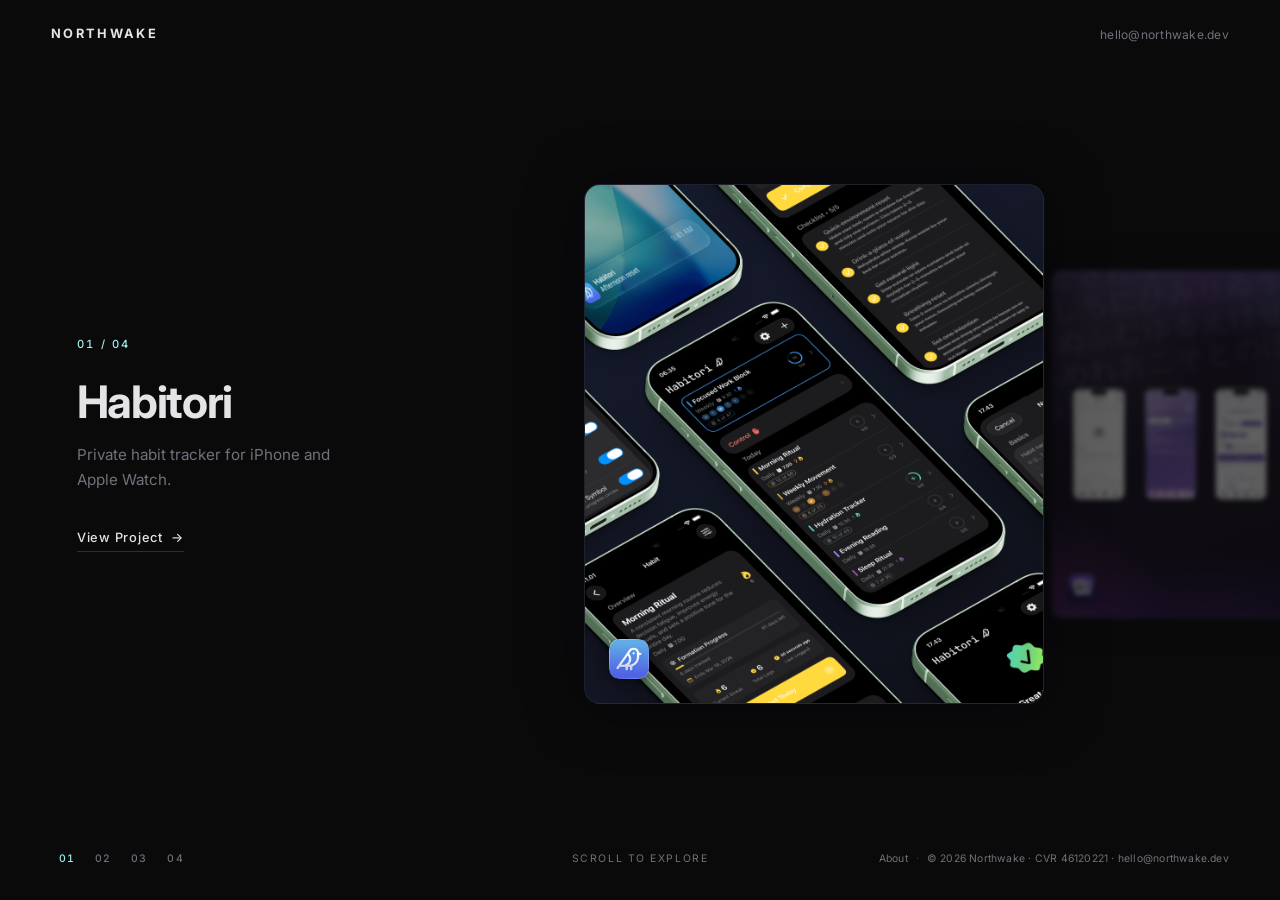
==== commit 78fd4398: "Update website metadata, enhance project descriptions, and improve accessibility - Revised the title" ====
--- a/index.html
+++ b/index.html
@@ -3,12 +3,85 @@
 <head>
   <meta charset="UTF-8">
   <meta name="viewport" content="width=device-width, initial-scale=1.0">
-  <title>Northwake — Digital Studio</title>
-  <meta name="description" content="Northwake is a minimalist digital studio specializing in clean, scalable web and mobile experiences.">
+  <title>Northwake — Independent software studio</title>
+  <meta name="description" content="Northwake is a small independent studio making calm, useful software for Apple platforms — Habitori, KanaFlip, Monthfold, Zappsum, and Ply.">
+  <link rel="canonical" href="https://northwake.dev/">
+
+  <meta property="og:type" content="website">
+  <meta property="og:site_name" content="Northwake">
+  <meta property="og:title" content="Northwake — Independent software studio">
+  <meta property="og:description" content="Calm, useful software for Apple platforms. Habitori, KanaFlip, Monthfold, Zappsum, and Ply.">
+  <meta property="og:url" content="https://northwake.dev/">
+  <meta property="og:image" content="https://northwake.dev/images/hero.jpg">
+  <meta property="og:locale" content="en_US">
+
+  <meta name="twitter:card" content="summary_large_image">
+  <meta name="twitter:title" content="Northwake — Independent software studio">
+  <meta name="twitter:description" content="Calm, useful software for Apple platforms.">
+  <meta name="twitter:image" content="https://northwake.dev/images/hero.jpg">
+
   <link rel="icon" href="images/favicon.ico">
   <link href="https://fonts.googleapis.com/css2?family=Inter:wght@300;400;500;600;700;800&display=swap" rel="stylesheet">
   <link rel="stylesheet" href="styles.css">
   <script defer src="https://cloud.umami.is/script.js" data-website-id="8b91c13a-1741-4610-928e-348ed407c286"></script>
+  <script type="application/ld+json">
+  {
+    "@context": "https://schema.org",
+    "@type": "Organization",
+    "name": "Northwake",
+    "url": "https://northwake.dev/",
+    "email": "hello@northwake.dev",
+    "logo": "https://northwake.dev/images/favicon.ico",
+    "description": "Independent software studio making calm, useful apps for Apple platforms.",
+    "makesOffer": [
+      {
+        "@type": "Offer",
+        "itemOffered": {
+          "@type": "MobileApplication",
+          "name": "Habitori",
+          "url": "https://habitori.app",
+          "operatingSystem": "iOS, watchOS"
+        }
+      },
+      {
+        "@type": "Offer",
+        "itemOffered": {
+          "@type": "MobileApplication",
+          "name": "KanaFlip",
+          "url": "https://northwake.dev/kanaflip/",
+          "operatingSystem": "iOS"
+        }
+      },
+      {
+        "@type": "Offer",
+        "itemOffered": {
+          "@type": "MobileApplication",
+          "name": "Monthfold",
+          "url": "https://northwake.dev/monthfold/",
+          "operatingSystem": "iOS, iPadOS, macOS, visionOS"
+        }
+      },
+      {
+        "@type": "Offer",
+        "itemOffered": {
+          "@type": "MobileApplication",
+          "name": "Zappsum",
+          "url": "https://northwake.dev/zappsum/",
+          "operatingSystem": "iOS"
+        }
+      },
+      {
+        "@type": "Offer",
+        "itemOffered": {
+          "@type": "MobileApplication",
+          "name": "Ply",
+          "url": "https://northwake.dev/ply/",
+          "operatingSystem": "iOS, watchOS"
+        }
+      }
+    ]
+  }
+  </script>
 </head>
 <body>
 
@@ -37,39 +110,55 @@
                  data-title="Habitori"
                  data-desc="Private habit tracker for iPhone and Apple Watch."
                  data-href="https://habitori.app">
-          <div class="carousel__card carousel__card--has-image" style="--card-hue: 228;">
-            <img src="assets/habitori/hero.png" alt="Habitori app screens" class="carousel__card-image" loading="eager" decoding="async">
-            <img src="assets/habitori/habitkit-icon.png" alt="" class="carousel__card-icon" aria-hidden="true">
-          </div>
+          <a class="carousel__slide-link" href="https://habitori.app" target="_blank" rel="noopener noreferrer">
+            <h2 class="visually-hidden">Habitori</h2>
+            <p class="visually-hidden">Private habit tracker for iPhone and Apple Watch.</p>
+            <div class="carousel__card carousel__card--has-image" style="--card-hue: 228;">
+              <img src="assets/habitori/hero.png" alt="Habitori app screens" class="carousel__card-image" loading="eager" decoding="async">
+              <img src="assets/habitori/habitkit-icon.png" alt="" class="carousel__card-icon" aria-hidden="true">
+            </div>
+          </a>
         </article>
 
         <article class="carousel__slide" data-index="1" data-hue="258"
                  data-title="KanaFlip"
-                 data-desc="Learn hiragana and katakana on iPhone—flashcards, quizzes, spaced repetition, widget, and reminders."
-                 data-href="kanaflip/index.html">
-          <div class="carousel__card carousel__card--has-image carousel__card--image-contain carousel__card--kanaflip" style="--card-hue: 258;">
-            <div class="kanaflip-card__wash" aria-hidden="true">あかさたなはまやらわいきしちにひみりゐうくすつぬふむゆるえけせてねへめれおこそとのほもよろを</div>
-            <img src="assets/kanaflip/Kana-phones.png" alt="KanaFlip: Hiragana flashcard, Home, Test, and Profile screens" class="carousel__card-image" loading="lazy" decoding="async">
-            <img src="assets/kanaflip/app-icon-128.png" alt="" class="carousel__card-icon" aria-hidden="true">
-          </div>
+                 data-desc="Free on the App Store. Learn hiragana and katakana on iPhone—flashcards, quizzes, spaced repetition, widget, and reminders."
+                 data-href="kanaflip/">
+          <a class="carousel__slide-link" href="kanaflip/">
+            <h2 class="visually-hidden">KanaFlip</h2>
+            <p class="visually-hidden">Free on the App Store. Learn hiragana and katakana on iPhone with flashcards, quizzes, spaced repetition, a home screen widget, and daily reminders.</p>
+            <div class="carousel__card carousel__card--has-image carousel__card--image-contain carousel__card--kanaflip" style="--card-hue: 258;">
+              <div class="kanaflip-card__wash" aria-hidden="true">あかさたなはまやらわいきしちにひみりゐうくすつぬふむゆるえけせてねへめれおこそとのほもよろを</div>
+              <img src="assets/kanaflip/Kana-phones.png" alt="KanaFlip: Hiragana flashcard, Home, Test, and Profile screens" class="carousel__card-image" loading="lazy" decoding="async">
+              <img src="assets/kanaflip/app-icon-128.png" alt="" class="carousel__card-icon" aria-hidden="true">
+            </div>
+          </a>
         </article>
 
         <article class="carousel__slide" data-index="2" data-hue="145"
                  data-title="Monthfold"
                  data-desc="See your year at a glance — months side by side, every day visible at once."
-                 data-href="monthfold/index.html">
-          <div class="carousel__card carousel__card--has-image carousel__card--coming-soon" style="--card-hue: 145;">
-            <img src="assets/monthfold/monthfold.png" alt="Monthfold multi-month calendar planner" class="carousel__card-image" loading="lazy" decoding="async">
-          </div>
+                 data-href="monthfold/">
+          <a class="carousel__slide-link" href="monthfold/">
+            <h2 class="visually-hidden">Monthfold</h2>
+            <p class="visually-hidden">A multi-month calendar planner for iPhone, iPad, Mac, and Apple Vision Pro. See your year at a glance with months side by side and every day visible at once.</p>
+            <div class="carousel__card carousel__card--has-image carousel__card--coming-soon" style="--card-hue: 145;">
+              <img src="assets/monthfold/monthfold.png" alt="Monthfold multi-month calendar planner" class="carousel__card-image" loading="lazy" decoding="async">
+            </div>
+          </a>
         </article>
 
         <article class="carousel__slide" data-index="3" data-hue="250"
                  data-title="Zappsum"
                  data-desc="Mental math training for iOS — Speed Match battles, spaced repetition drills, and timed tests."
-                 data-href="zappsum/index.html">
-          <div class="carousel__card carousel__card--zappsum carousel__card--coming-soon" style="--card-hue: 250;">
-            <img src="assets/zappsum/zappsum-icon.png" alt="" class="zappsum-card__app-icon" aria-hidden="true" decoding="async">
-          </div>
+                 data-href="zappsum/">
+          <a class="carousel__slide-link" href="zappsum/">
+            <h2 class="visually-hidden">Zappsum</h2>
+            <p class="visually-hidden">Mental math training for iOS. Compete in Speed Match battles, drill weak spots with spaced repetition flashcards, and pass structured tests to climb your personal rating.</p>
+            <div class="carousel__card carousel__card--zappsum carousel__card--coming-soon" style="--card-hue: 250;">
+              <img src="assets/zappsum/zappsum-icon.png" alt="" class="zappsum-card__app-icon" aria-hidden="true" decoding="async">
+            </div>
+          </a>
         </article>
 
       </div>
@@ -88,7 +177,7 @@
     <div class="bottombar__meta">
       <button type="button" class="bottombar__about" aria-haspopup="dialog" aria-controls="about-dialog">About</button>
       <span class="bottombar__sep" aria-hidden="true">&middot;</span>
-      <p class="bottombar__copy">&copy; 2026 Northwake</p>
+      <p class="bottombar__copy">&copy; 2026 Northwake &middot; CVR 46120221 &middot; <a href="mailto:hello@northwake.dev">hello@northwake.dev</a></p>
     </div>
   </footer>
 
--- a/styles.css
+++ b/styles.css
@@ -92,6 +92,20 @@
 }
 
 
+/* --- Visually hidden (a11y + SEO content kept out of the visual layout) --- */
+.visually-hidden {
+  position: absolute;
+  width: 1px;
+  height: 1px;
+  padding: 0;
+  margin: -1px;
+  overflow: hidden;
+  clip: rect(0, 0, 0, 0);
+  white-space: nowrap;
+  border: 0;
+}
+
+
 /* ================================================
    TOP BAR
    ================================================ */
@@ -278,6 +292,26 @@
   pointer-events: auto;
   z-index: 3;
   opacity: 1;
+}
+
+/* Anchor wraps the card so each slide is a real, crawlable link. The link
+   stretches over the same area as the card and stays out of the way of the
+   3D layout — visuals are unchanged. */
+.carousel__slide-link {
+  display: flex;
+  align-items: center;
+  justify-content: center;
+  width: 100%;
+  height: 100%;
+  color: inherit;
+  text-decoration: none;
+  -webkit-tap-highlight-color: transparent;
+  outline: none;
+}
+.carousel__slide-link:focus-visible {
+  outline: 2px solid var(--color-accent);
+  outline-offset: 6px;
+  border-radius: var(--radius-lg);
 }
 
 .carousel__card {
